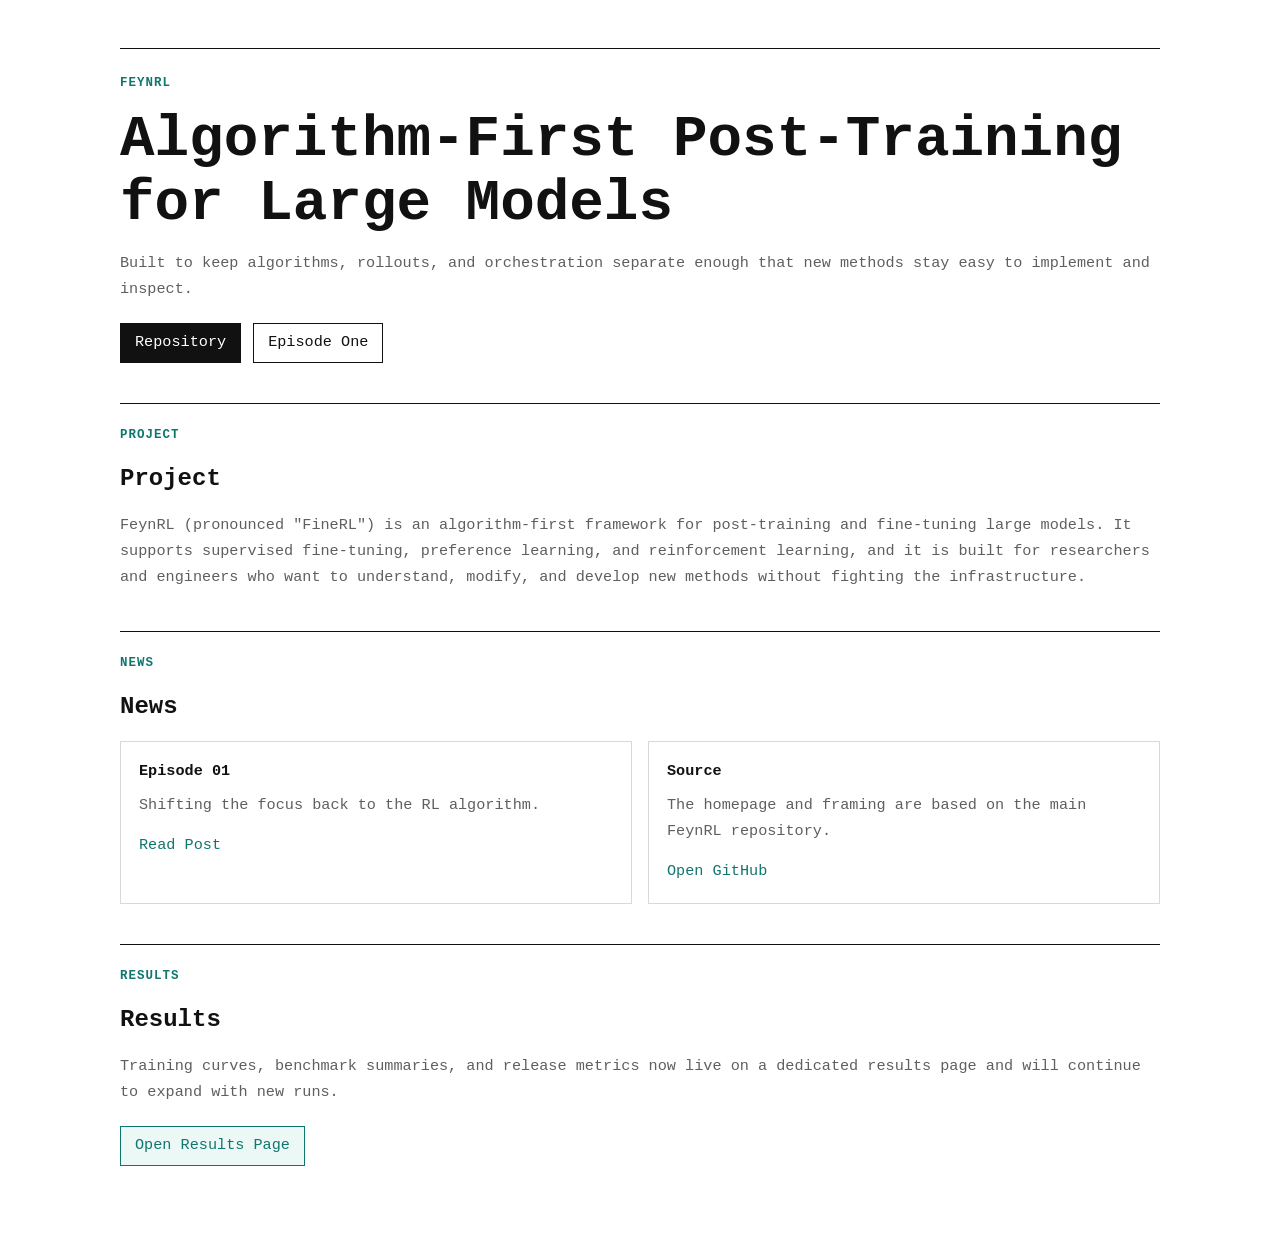
==== index.html @ 5e94623d "refactor results" ====
<!doctype html>
<html lang="en">

<head>
  <meta charset="UTF-8">
  <meta name="viewport" content="width=device-width, initial-scale=1.0">
  <title>FeynRL</title>
  <meta name="description"
    content="FeynRL is an algorithm-first post-training framework for large models, with a blog series on its design and early results.">
  <link rel="stylesheet" href="styles.css">
</head>

<body>
  <main class="page">
    <header class="hero">
      <p class="kicker">FeynRL</p>
      <h1>Algorithm-First Post-Training for Large Models</h1>
      <p class="lede">
        Built to keep algorithms, rollouts, and orchestration separate enough that new methods stay easy to implement and inspect.
      </p>
      <div class="actions">
        <a class="button button-primary" href="https://github.com/boson-ai/FeynRL" target="_blank"
          rel="noreferrer">Repository</a>
        <a class="button" href="blogs/episode_one.html">Episode One</a>
      </div>
    </header>

    <section class="section">
      <div class="section-head">
        <span class="label">Project</span>
        <h2>Project</h2>
      </div>
      <p class="section-copy">
        FeynRL (pronounced "FineRL") is an algorithm-first framework for post-training and fine-tuning large models. It supports supervised fine-tuning, preference learning, and reinforcement learning, and it is built for researchers and engineers who want to understand, modify, and develop new methods without fighting the infrastructure.
      </p>
    </section>

    <section class="section">
      <div class="section-head">
        <span class="label">News</span>
        <h2>News</h2>
      </div>
      <div class="grid grid-two">
        <article class="card">
          <h3>Episode 01</h3>
          <p>Shifting the focus back to the RL algorithm.</p>
          <a class="inline-link" href="blogs/episode_one.html">Read Post</a>
        </article>
        <article class="card">
          <h3>Source</h3>
          <p>The homepage and framing are based on the main FeynRL repository.</p>
          <a class="inline-link" href="https://github.com/boson-ai/FeynRL" target="_blank" rel="noreferrer">Open
            GitHub</a>
        </article>
      </div>
    </section>

    <section class="section" id="results">
      <div class="section-head">
        <span class="label">Results</span>
        <h2>Results</h2>
      </div>
      <p class="section-copy">
        Training curves, benchmark summaries, and release metrics now live on a dedicated results page and will continue to expand with new runs.
      </p>
      <div class="actions">
        <a class="button button-cta" href="results.html">Open Results Page</a>
      </div>
    </section>
  </main>
</body>

</html>
---- styles.css ----
:root {
  --bg: #ffffff;
  --fg: #111111;
  --muted: #5f5f5f;
  --line: #d8d8d8;
  --accent: #0f766e;
  --accent-soft: #ecf8f6;
  --max-width: 1040px;
}

* {
  box-sizing: border-box;
}

html {
  scroll-behavior: smooth;
}

body {
  margin: 0;
  background: var(--bg);
  color: var(--fg);
  font-family:
    ui-monospace,
    SFMono-Regular,
    Menlo,
    Monaco,
    Consolas,
    "Liberation Mono",
    "Courier New",
    monospace;
}

a {
  color: var(--accent);
}

img {
  display: block;
  max-width: 100%;
}

.page {
  width: min(calc(100% - 32px), var(--max-width));
  margin: 0 auto;
  padding: 48px 0 72px;
}

.page-article {
  width: min(calc(100% - 32px), 920px);
}

.hero,
.section {
  border-top: 1px solid var(--fg);
  padding-top: 24px;
}

.section {
  margin-top: 40px;
}

.kicker,
.label {
  margin: 0 0 14px;
  color: var(--accent);
  font-size: 0.78rem;
  font-weight: 700;
  letter-spacing: 0.08em;
  text-transform: uppercase;
}

h1,
h2,
h3,
p {
  margin: 0;
}

h1 {
  font-size: clamp(2rem, 4.5vw, 4rem);
  line-height: 1.1;
}

h2 {
  font-size: clamp(1.1rem, 2vw, 1.5rem);
  line-height: 1.4;
}

h3 {
  font-size: 0.95rem;
  line-height: 1.5;
}

p,
th,
td,
.button,
.inline-link {
  font-size: 0.95rem;
  line-height: 1.7;
}

.lede {
  margin-top: 16px;
  color: var(--muted);
}

.actions {
  display: flex;
  flex-wrap: wrap;
  gap: 12px;
  margin-top: 20px;
}

.button,
.inline-link {
  text-decoration: none;
}

.button {
  display: inline-flex;
  align-items: center;
  min-height: 40px;
  padding: 0 14px;
  border: 1px solid var(--fg);
  color: var(--fg);
}

.button-primary {
  background: var(--fg);
  color: var(--bg);
}

.button-cta {
  background: var(--accent-soft);
  border-color: var(--accent);
  color: var(--accent);
}

.button:hover,
.inline-link:hover {
  color: var(--accent);
}

.section-head {
  display: grid;
  gap: 6px;
  margin-bottom: 18px;
}

.section-copy {
  color: var(--muted);
}

.results-browser {
  margin-top: 28px;
}

.results-browser-head {
  display: flex;
  justify-content: flex-end;
}

.results-filter {
  display: grid;
  gap: 8px;
  min-width: 180px;
  color: var(--muted);
  font-size: 0.82rem;
  letter-spacing: 0.04em;
  text-transform: uppercase;
}

.results-filter select {
  appearance: none;
  border: 1px solid var(--fg);
  border-radius: 0;
  background: var(--bg);
  color: var(--fg);
  font: inherit;
  letter-spacing: normal;
  text-transform: none;
  padding: 10px 12px;
}

.results-category {
  display: none;
  margin-top: 20px;
}

.results-category.is-active {
  display: block;
}

.results-stack {
  display: grid;
  gap: 32px;
  margin-top: 28px;
}

.results-detail-table {
  margin-top: 8px;
}

.results-detail-table td:first-child {
  width: 24%;
  font-weight: 700;
}

.results-note {
  margin-top: 16px;
  color: var(--muted);
  font-size: 0.88rem;
}

.results-overview-card {
  padding: 0;
  margin-top: 8px;
}

.results-columns {
  display: grid;
  grid-template-columns: repeat(2, minmax(0, 1fr));
  gap: 0;
}

.results-column {
  padding: 18px;
}

.results-column + .results-column {
  border-left: 1px solid var(--line);
}

.results-column h3 {
  margin-bottom: 12px;
}

.results-column img {
  width: 100%;
  margin-top: 0;
  border: 1px solid var(--line);
  background: #fafafa;
}

.meta-list {
  margin: 14px 0 0;
  padding-left: 18px;
  color: var(--muted);
}

.meta-list li + li {
  margin-top: 8px;
}

.article-body .meta-list {
  margin-top: 14px;
}

.results-table {
  margin-top: 12px;
}

.grid {
  display: grid;
  gap: 16px;
}

.grid-three {
  grid-template-columns: repeat(3, minmax(0, 1fr));
}

.grid-two {
  grid-template-columns: repeat(2, minmax(0, 1fr));
}

.card {
  border: 1px solid var(--line);
  padding: 18px;
}

.card p {
  margin-top: 10px;
  color: var(--muted);
}

.article-header {
  border-top: 1px solid var(--fg);
  padding-top: 24px;
}

.article-meta {
  margin-top: 10px;
  color: var(--muted);
}

.article-body {
  margin-top: 28px;
  border-top: 1px solid var(--fg);
  padding-top: 24px;
}

.article-body p {
  margin-top: 16px;
  color: var(--muted);
}

.article-break {
  width: 72px;
  height: 1px;
  margin-top: 28px;
  background: var(--line);
}

.article-body h2 {
  margin-top: 36px;
}

.article-body img {
  width: 100%;
  margin-top: 20px;
  border: 1px solid var(--line);
}

.chart-card {
  padding: 0;
}

.chart-card img {
  border-bottom: 1px solid var(--line);
  background: #fafafa;
}

.card-copy {
  padding: 18px;
}

table {
  width: 100%;
  margin-top: 14px;
  border-collapse: collapse;
}

th,
td {
  padding: 8px 0;
  text-align: left;
  border-bottom: 1px solid var(--line);
}

th {
  color: var(--muted);
  font-weight: 700;
}

.inline-link {
  display: inline-block;
  margin-top: 14px;
  color: var(--accent);
}

@media (max-width: 860px) {
  .grid-three,
  .grid-two,
  .results-columns {
    grid-template-columns: 1fr;
  }

  .results-browser-head {
    justify-content: flex-start;
  }

  .results-column + .results-column {
    border-left: 0;
    border-top: 1px solid var(--line);
  }
}

@media (max-width: 640px) {
  .page {
    width: min(calc(100% - 20px), var(--max-width));
    padding: 28px 0 40px;
  }

  .hero,
  .section {
    padding-top: 18px;
  }

  .section {
    margin-top: 28px;
  }
}
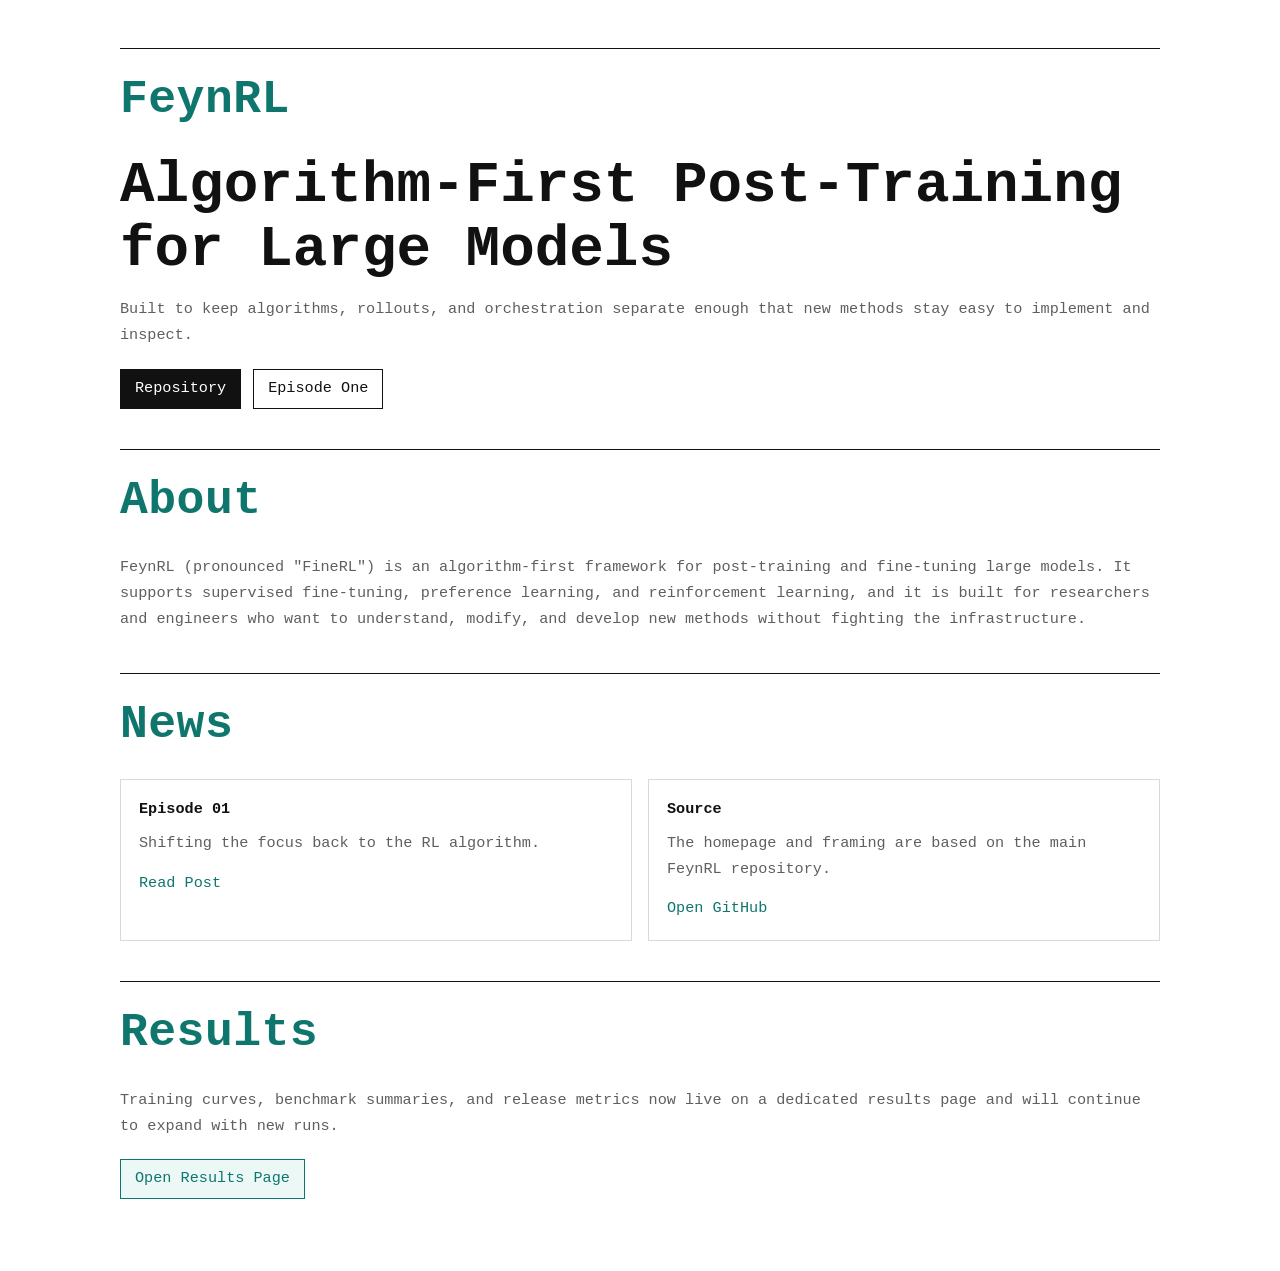
==== commit 638cf586: "titles sizes" ====
--- a/index.html
+++ b/index.html
@@ -13,13 +13,16 @@
 <body>
   <main class="page">
     <header class="hero">
-      <p class="kicker">FeynRL</p>
+      <div class="section-head">
+        <span class="label section-title">FeynRL</span>
+      </div>
       <h1>Algorithm-First Post-Training for Large Models</h1>
       <p class="lede">
-        Built to keep algorithms, rollouts, and orchestration separate enough that new methods stay easy to implement and inspect.
+        Built to keep algorithms, rollouts, and orchestration separate enough that new methods stay easy to implement
+        and inspect.
       </p>
       <div class="actions">
-        <a class="button button-primary" href="https://github.com/boson-ai/FeynRL" target="_blank"
+        <a class="button button-primary" href="https://github.com/FeynRL-project/FeynRL" target="_blank"
           rel="noreferrer">Repository</a>
         <a class="button" href="blogs/episode_one.html">Episode One</a>
       </div>
@@ -27,18 +30,19 @@
 
     <section class="section">
       <div class="section-head">
-        <span class="label">Project</span>
-        <h2>Project</h2>
+        <span class="label section-title">About</span>
       </div>
       <p class="section-copy">
-        FeynRL (pronounced "FineRL") is an algorithm-first framework for post-training and fine-tuning large models. It supports supervised fine-tuning, preference learning, and reinforcement learning, and it is built for researchers and engineers who want to understand, modify, and develop new methods without fighting the infrastructure.
+        FeynRL (pronounced "FineRL") is an algorithm-first framework for post-training and fine-tuning large models. It
+        supports supervised fine-tuning, preference learning, and reinforcement learning, and it is built for
+        researchers and engineers who want to understand, modify, and develop new methods without fighting the
+        infrastructure.
       </p>
     </section>
 
     <section class="section">
       <div class="section-head">
-        <span class="label">News</span>
-        <h2>News</h2>
+        <span class="label section-title">News</span>
       </div>
       <div class="grid grid-two">
         <article class="card">
@@ -49,7 +53,7 @@
         <article class="card">
           <h3>Source</h3>
           <p>The homepage and framing are based on the main FeynRL repository.</p>
-          <a class="inline-link" href="https://github.com/boson-ai/FeynRL" target="_blank" rel="noreferrer">Open
+          <a class="inline-link" href="https://github.com/FeynRL-project/FeynRL" target="_blank" rel="noreferrer">Open
             GitHub</a>
         </article>
       </div>
@@ -57,11 +61,11 @@
 
     <section class="section" id="results">
       <div class="section-head">
-        <span class="label">Results</span>
-        <h2>Results</h2>
+        <span class="label section-title">Results</span>
       </div>
       <p class="section-copy">
-        Training curves, benchmark summaries, and release metrics now live on a dedicated results page and will continue to expand with new runs.
+        Training curves, benchmark summaries, and release metrics now live on a dedicated results page and will continue
+        to expand with new runs.
       </p>
       <div class="actions">
         <a class="button button-cta" href="results.html">Open Results Page</a>
@@ -70,4 +74,4 @@
   </main>
 </body>
 
-</html>
+</html>
--- a/styles.css
+++ b/styles.css
@@ -70,6 +70,16 @@
   text-transform: uppercase;
 }
 
+.section-title {
+  display: block;
+  margin-bottom: 10px;
+  font-size: clamp(2rem, 4.2vw, 2.9rem);
+  line-height: 1.15;
+  font-weight: 700;
+  letter-spacing: 0.01em;
+  text-transform: none;
+}
+
 h1,
 h2,
 h3,
@@ -306,6 +316,27 @@
   color: var(--muted);
 }
 
+.article-callout {
+  margin-top: 20px;
+  padding: 20px 22px;
+  border: 1px solid var(--accent);
+  background: var(--accent-soft);
+}
+
+.article-callout-kicker {
+  margin: 0 0 10px;
+  color: var(--accent);
+  font-size: 0.82rem;
+  font-weight: 700;
+  letter-spacing: 0.04em;
+  text-transform: uppercase;
+}
+
+.article-callout p {
+  margin-top: 0;
+  color: var(--fg);
+}
+
 .article-break {
   width: 72px;
   height: 1px;
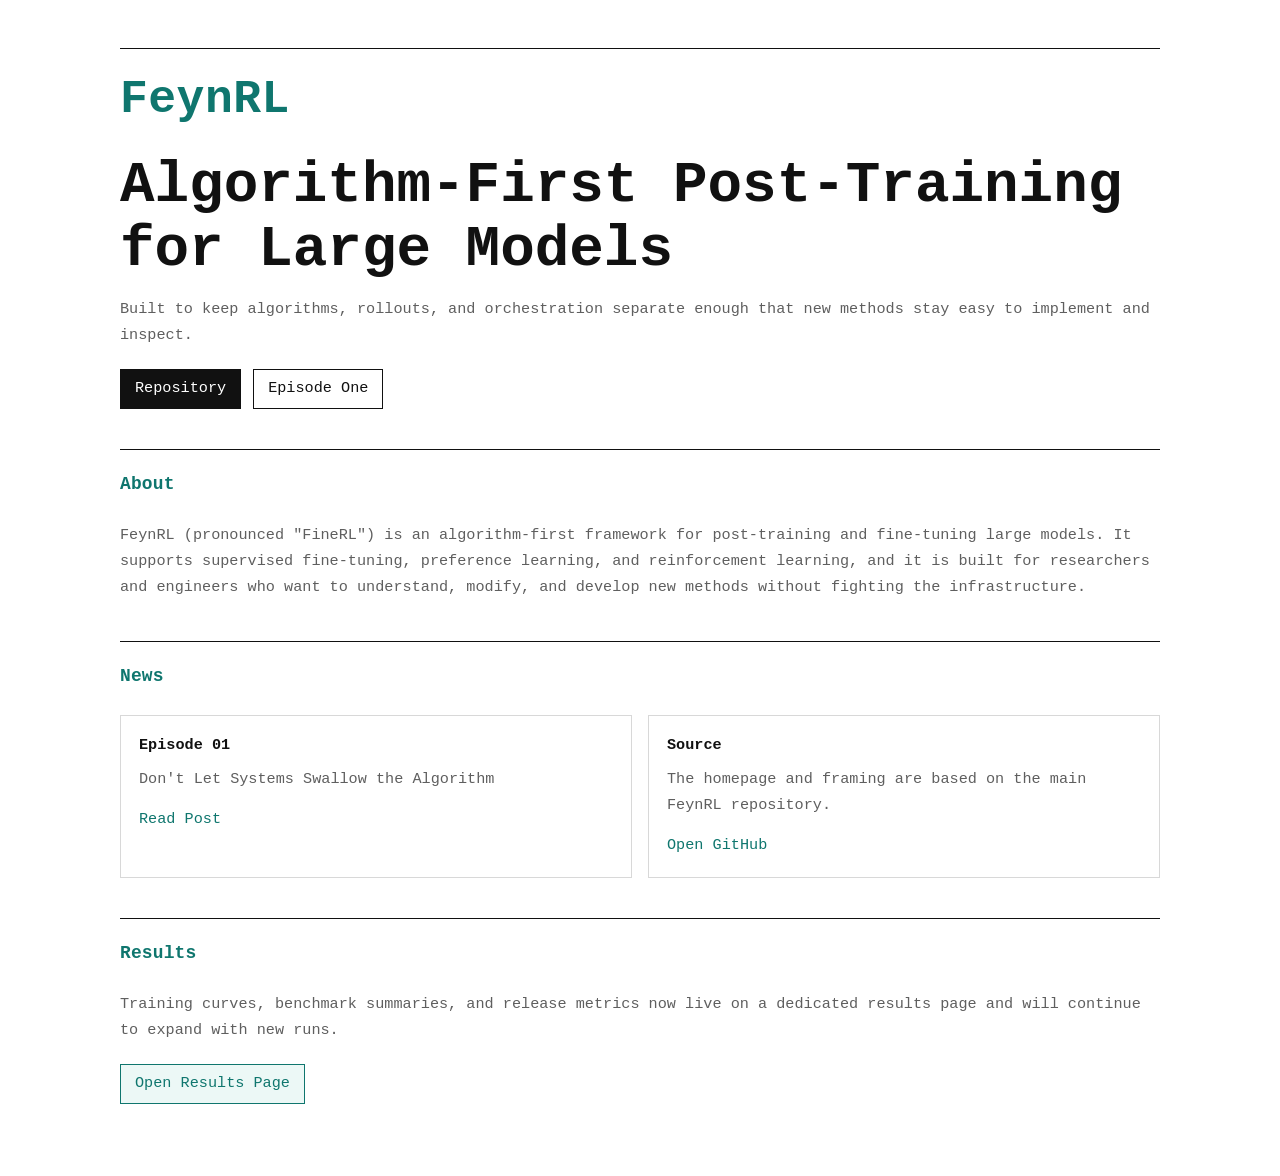
==== commit 9dedbf92: "minor" ====
--- a/index.html
+++ b/index.html
@@ -47,7 +47,7 @@
       <div class="grid grid-two">
         <article class="card">
           <h3>Episode 01</h3>
-          <p>Shifting the focus back to the RL algorithm.</p>
+          <p>Don't Let Systems Swallow the Algorithm</p>
           <a class="inline-link" href="blogs/episode_one.html">Read Post</a>
         </article>
         <article class="card">
--- a/styles.css
+++ b/styles.css
@@ -73,11 +73,20 @@
 .section-title {
   display: block;
   margin-bottom: 10px;
-  font-size: clamp(2rem, 4.2vw, 2.9rem);
+  font-size: clamp(1.7rem, 3.5vw, 2.45rem);
   line-height: 1.15;
   font-weight: 700;
   letter-spacing: 0.01em;
   text-transform: none;
+}
+
+.hero .section-title {
+  font-size: clamp(2rem, 4.2vw, 2.9rem);
+}
+
+.section .section-title {
+  font-size: clamp(0.95rem, 1.4vw, 1.2rem);
+  line-height: 1.2;
 }
 
 h1,
@@ -239,7 +248,7 @@
   padding: 18px;
 }
 
-.results-column + .results-column {
+.results-column+.results-column {
   border-left: 1px solid var(--line);
 }
 
@@ -260,7 +269,7 @@
   color: var(--muted);
 }
 
-.meta-list li + li {
+.meta-list li+li {
   margin-top: 8px;
 }
 
@@ -385,6 +394,18 @@
   font-weight: 700;
 }
 
+.baseline-row td {
+  background: #f3f4f4;
+  color: var(--muted);
+  border-bottom-color: #cfd5d4;
+}
+
+.baseline-row td:first-child {
+  font-weight: 700;
+  letter-spacing: 0.02em;
+  text-transform: uppercase;
+}
+
 .inline-link {
   display: inline-block;
   margin-top: 14px;
@@ -392,6 +413,7 @@
 }
 
 @media (max-width: 860px) {
+
   .grid-three,
   .grid-two,
   .results-columns {
@@ -402,7 +424,7 @@
     justify-content: flex-start;
   }
 
-  .results-column + .results-column {
+  .results-column+.results-column {
     border-left: 0;
     border-top: 1px solid var(--line);
   }
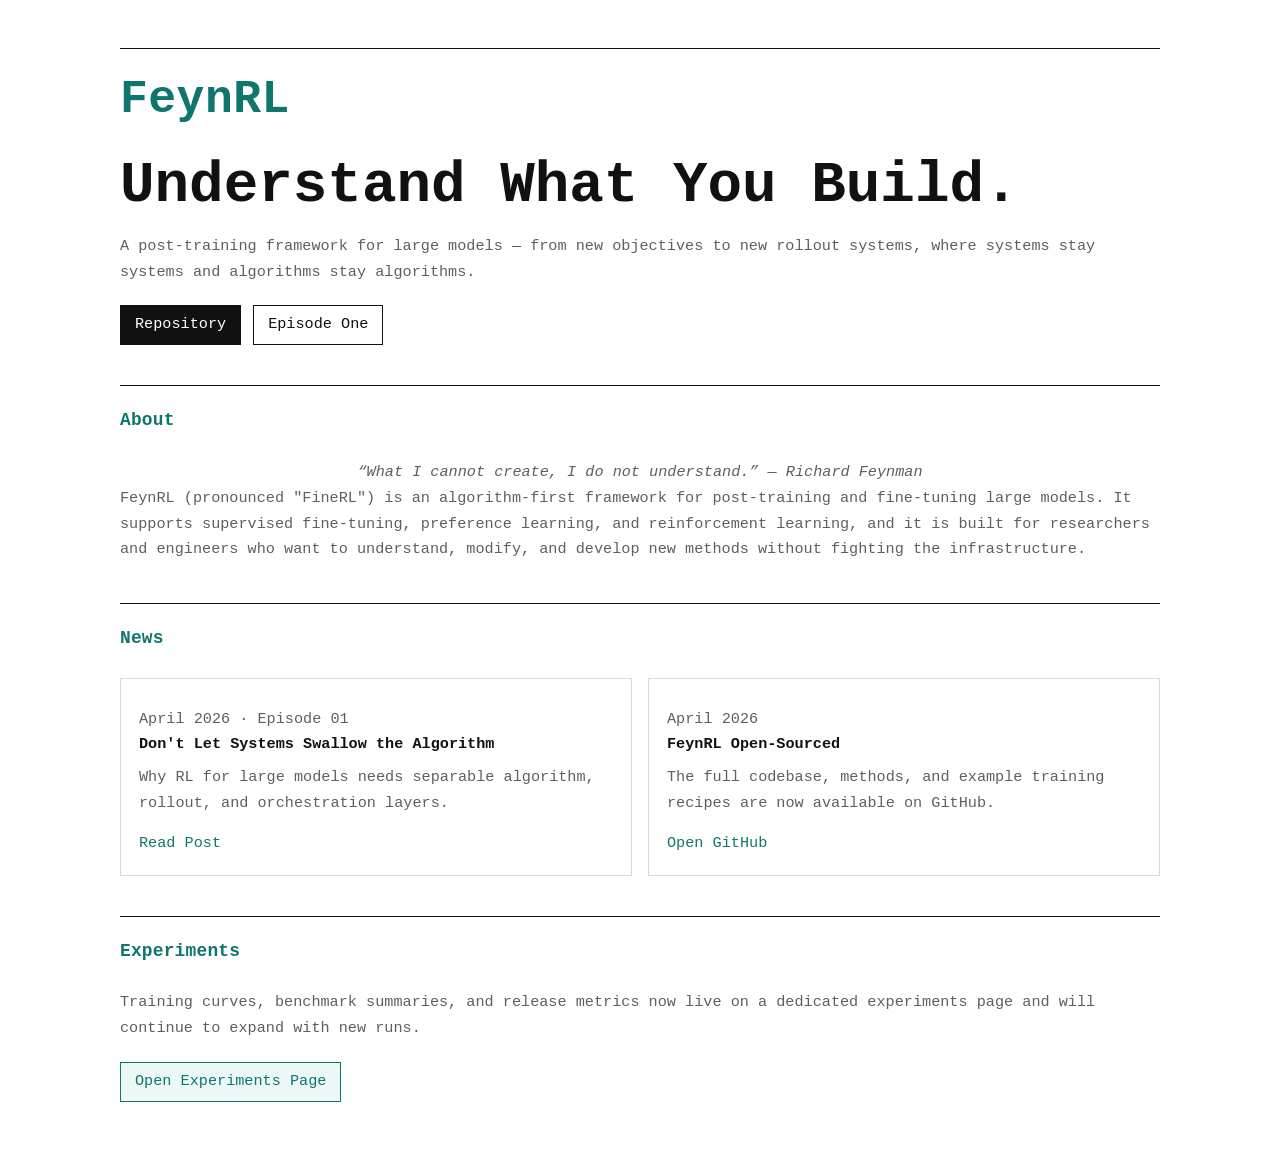
==== commit 45d41f52: "fixes here and there" ====
--- a/index.html
+++ b/index.html
@@ -4,9 +4,9 @@
 <head>
   <meta charset="UTF-8">
   <meta name="viewport" content="width=device-width, initial-scale=1.0">
-  <title>FeynRL</title>
+  <title>FeynRL &mdash; Understand What You Build</title>
   <meta name="description"
-    content="FeynRL is an algorithm-first post-training framework for large models, with a blog series on its design and early results.">
+    content="FeynRL is a post-training framework for large models where systems and algorithms stay separate &mdash; so new methods are quick to prototype and easy to read.">
   <link rel="stylesheet" href="styles.css">
 </head>
 
@@ -16,10 +16,10 @@
       <div class="section-head">
         <span class="label section-title">FeynRL</span>
       </div>
-      <h1>Algorithm-First Post-Training for Large Models</h1>
+      <h1>Understand What You Build.</h1>
       <p class="lede">
-        Built to keep algorithms, rollouts, and orchestration separate enough that new methods stay easy to implement
-        and inspect.
+        A post-training framework for large models &mdash; from new objectives to new rollout systems, where systems
+        stay systems and algorithms stay algorithms.
       </p>
       <div class="actions">
         <a class="button button-primary" href="https://github.com/FeynRL-project/FeynRL" target="_blank"
@@ -32,6 +32,9 @@
       <div class="section-head">
         <span class="label section-title">About</span>
       </div>
+      <p class="section-copy" style="text-align: center;">
+        <em>&ldquo;What I cannot create, I do not understand.&rdquo; &mdash; Richard Feynman</em>
+      </p>
       <p class="section-copy">
         FeynRL (pronounced "FineRL") is an algorithm-first framework for post-training and fine-tuning large models. It
         supports supervised fine-tuning, preference learning, and reinforcement learning, and it is built for
@@ -46,29 +49,31 @@
       </div>
       <div class="grid grid-two">
         <article class="card">
-          <h3>Episode 01</h3>
-          <p>Don't Let Systems Swallow the Algorithm</p>
+          <p class="article-meta">April 2026 &middot; Episode 01</p>
+          <h3>Don't Let Systems Swallow the Algorithm</h3>
+          <p>Why RL for large models needs separable algorithm, rollout, and orchestration layers.</p>
           <a class="inline-link" href="blogs/episode_one.html">Read Post</a>
         </article>
         <article class="card">
-          <h3>Source</h3>
-          <p>The homepage and framing are based on the main FeynRL repository.</p>
+          <p class="article-meta">April 2026</p>
+          <h3>FeynRL Open-Sourced</h3>
+          <p>The full codebase, methods, and example training recipes are now available on GitHub.</p>
           <a class="inline-link" href="https://github.com/FeynRL-project/FeynRL" target="_blank" rel="noreferrer">Open
             GitHub</a>
         </article>
       </div>
     </section>
 
-    <section class="section" id="results">
+    <section class="section" id="experiments">
       <div class="section-head">
-        <span class="label section-title">Results</span>
+        <span class="label section-title">Experiments</span>
       </div>
       <p class="section-copy">
-        Training curves, benchmark summaries, and release metrics now live on a dedicated results page and will continue
-        to expand with new runs.
+        Training curves, benchmark summaries, and release metrics now live on a dedicated experiments page and will
+        continue to expand with new runs.
       </p>
       <div class="actions">
-        <a class="button button-cta" href="results.html">Open Results Page</a>
+        <a class="button button-cta" href="results.html">Open Experiments Page</a>
       </div>
     </section>
   </main>
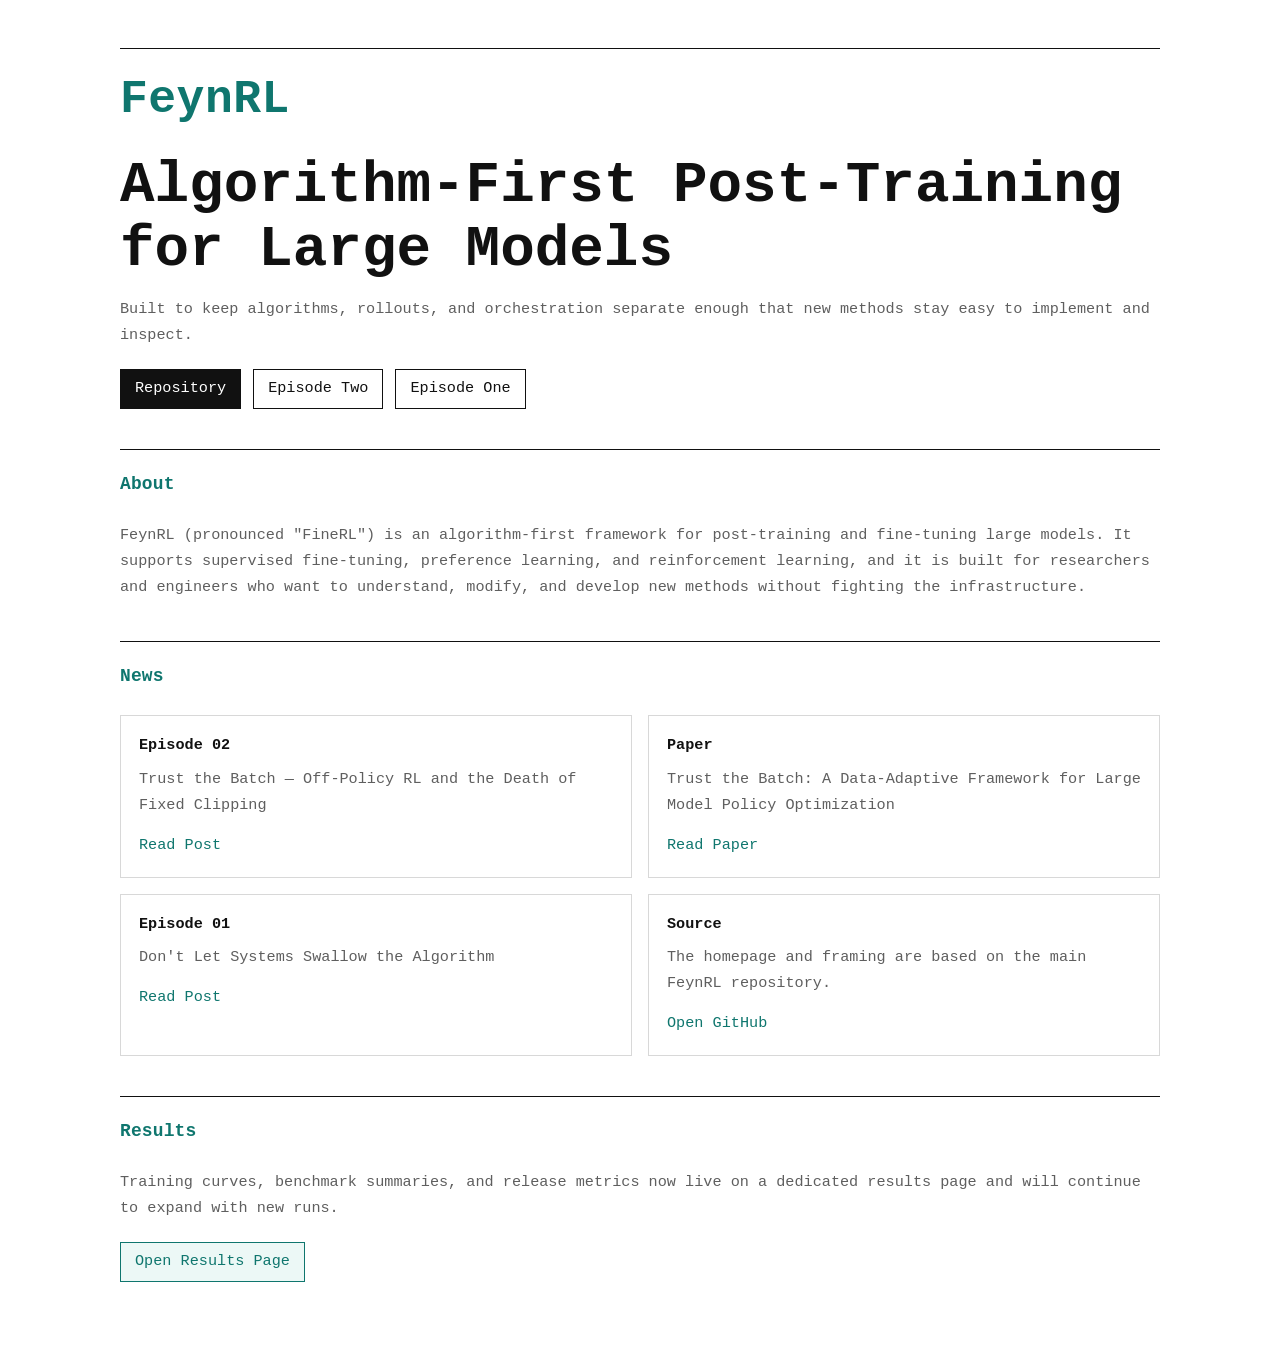
==== commit 23797fcc: "minor" ====
--- a/index.html
+++ b/index.html
@@ -4,9 +4,9 @@
 <head>
   <meta charset="UTF-8">
   <meta name="viewport" content="width=device-width, initial-scale=1.0">
-  <title>FeynRL &mdash; Understand What You Build</title>
+  <title>FeynRL</title>
   <meta name="description"
-    content="FeynRL is a post-training framework for large models where systems and algorithms stay separate &mdash; so new methods are quick to prototype and easy to read.">
+    content="FeynRL is an algorithm-first post-training framework for large models, with a blog series on its design and early results.">
   <link rel="stylesheet" href="styles.css">
 </head>
 
@@ -16,14 +16,15 @@
       <div class="section-head">
         <span class="label section-title">FeynRL</span>
       </div>
-      <h1>Understand What You Build.</h1>
+      <h1>Algorithm-First Post-Training for Large Models</h1>
       <p class="lede">
-        A post-training framework for large models &mdash; from new objectives to new rollout systems, where systems
-        stay systems and algorithms stay algorithms.
+        Built to keep algorithms, rollouts, and orchestration separate enough that new methods stay easy to implement
+        and inspect.
       </p>
       <div class="actions">
         <a class="button button-primary" href="https://github.com/FeynRL-project/FeynRL" target="_blank"
           rel="noreferrer">Repository</a>
+        <a class="button" href="blogs/episode_two.html">Episode Two</a>
         <a class="button" href="blogs/episode_one.html">Episode One</a>
       </div>
     </header>
@@ -32,9 +33,6 @@
       <div class="section-head">
         <span class="label section-title">About</span>
       </div>
-      <p class="section-copy" style="text-align: center;">
-        <em>&ldquo;What I cannot create, I do not understand.&rdquo; &mdash; Richard Feynman</em>
-      </p>
       <p class="section-copy">
         FeynRL (pronounced "FineRL") is an algorithm-first framework for post-training and fine-tuning large models. It
         supports supervised fine-tuning, preference learning, and reinforcement learning, and it is built for
@@ -49,31 +47,40 @@
       </div>
       <div class="grid grid-two">
         <article class="card">
-          <p class="article-meta">April 2026 &middot; Episode 01</p>
-          <h3>Don't Let Systems Swallow the Algorithm</h3>
-          <p>Why RL for large models needs separable algorithm, rollout, and orchestration layers.</p>
+          <h3>Episode 02</h3>
+          <p>Trust the Batch — Off-Policy RL and the Death of Fixed Clipping</p>
+          <a class="inline-link" href="blogs/episode_two.html">Read Post</a>
+        </article>
+        <article class="card">
+          <h3>Paper</h3>
+          <p>Trust the Batch: A Data-Adaptive Framework for Large Model Policy Optimization</p>
+          <a class="inline-link" href="https://arxiv.org/pdf/2605.12380" target="_blank" rel="noreferrer">Read
+            Paper</a>
+        </article>
+        <article class="card">
+          <h3>Episode 01</h3>
+          <p>Don't Let Systems Swallow the Algorithm</p>
           <a class="inline-link" href="blogs/episode_one.html">Read Post</a>
         </article>
         <article class="card">
-          <p class="article-meta">April 2026</p>
-          <h3>FeynRL Open-Sourced</h3>
-          <p>The full codebase, methods, and example training recipes are now available on GitHub.</p>
+          <h3>Source</h3>
+          <p>The homepage and framing are based on the main FeynRL repository.</p>
           <a class="inline-link" href="https://github.com/FeynRL-project/FeynRL" target="_blank" rel="noreferrer">Open
             GitHub</a>
         </article>
       </div>
     </section>
 
-    <section class="section" id="experiments">
+    <section class="section" id="results">
       <div class="section-head">
-        <span class="label section-title">Experiments</span>
+        <span class="label section-title">Results</span>
       </div>
       <p class="section-copy">
-        Training curves, benchmark summaries, and release metrics now live on a dedicated experiments page and will
-        continue to expand with new runs.
+        Training curves, benchmark summaries, and release metrics now live on a dedicated results page and will continue
+        to expand with new runs.
       </p>
       <div class="actions">
-        <a class="button button-cta" href="results.html">Open Experiments Page</a>
+        <a class="button button-cta" href="results.html">Open Results Page</a>
       </div>
     </section>
   </main>
--- a/styles.css
+++ b/styles.css
@@ -233,6 +233,21 @@
   font-size: 0.88rem;
 }
 
+.results-subsection-title {
+  margin-top: 24px;
+  margin-bottom: 4px;
+  font-size: 0.95rem;
+  font-weight: 700;
+  color: var(--muted);
+  letter-spacing: 0.02em;
+}
+
+.results-category + .results-category {
+  margin-top: 48px;
+  padding-top: 28px;
+  border-top: 1px solid var(--line);
+}
+
 .results-overview-card {
   padding: 0;
   margin-top: 8px;
@@ -363,6 +378,242 @@
   border: 1px solid var(--line);
 }
 
+.gh-diff {
+  margin-top: 18px;
+  border: 1px solid #d0d7de;
+  border-radius: 10px;
+  overflow: hidden;
+  background: #ffffff;
+  box-shadow: 0 1px 0 rgba(31, 35, 40, 0.04), 0 10px 30px rgba(140, 149, 159, 0.12);
+}
+
+.gh-diff a {
+  color: #0969da;
+}
+
+.gh-diff-bar {
+  display: flex;
+  align-items: center;
+  justify-content: space-between;
+  gap: 16px;
+  padding: 12px 14px;
+  background: linear-gradient(180deg, #f6f8fa 0%, #eef2f6 100%);
+  color: #57606a;
+  font-size: 0.82rem;
+  line-height: 1.4;
+}
+
+.gh-diff-bar {
+  border-bottom: 1px solid #d0d7de;
+}
+
+.gh-diff-file {
+  display: flex;
+  align-items: center;
+  gap: 10px;
+  min-width: 0;
+  overflow: hidden;
+}
+
+.gh-diff-file a {
+  text-decoration: none;
+  overflow: hidden;
+  text-overflow: ellipsis;
+  white-space: nowrap;
+}
+
+.gh-diff-file a:hover {
+  text-decoration: underline;
+}
+
+.gh-diff-file-icon {
+  position: relative;
+  width: 14px;
+  height: 16px;
+  flex: none;
+  border: 1px solid #8c959f;
+  border-radius: 2px;
+  background: #ffffff;
+}
+
+.gh-diff-file-icon::after {
+  content: "";
+  position: absolute;
+  top: -1px;
+  right: -1px;
+  width: 6px;
+  height: 6px;
+  background: linear-gradient(135deg, #f6f8fa 48%, transparent 48%);
+  border-top: 1px solid #8c959f;
+  border-right: 1px solid #8c959f;
+  border-top-right-radius: 2px;
+}
+
+.gh-diff-chip {
+  flex: none;
+  padding: 4px 10px;
+  border: 1px solid #d0d7de;
+  border-radius: 999px;
+  background: #ffffff;
+  color: #57606a;
+  font-size: 0.72rem;
+  font-weight: 700;
+  letter-spacing: 0.05em;
+  text-transform: uppercase;
+}
+
+.gh-diff-columns {
+  display: grid;
+  grid-template-columns: repeat(2, minmax(0, 1fr));
+  background: #f6f8fa;
+}
+
+.gh-diff-columns span {
+  padding: 7px 12px;
+  color: #57606a;
+  font-size: 0.68rem;
+  font-weight: 700;
+  letter-spacing: 0.08em;
+  text-transform: uppercase;
+  text-align: left;
+  border-bottom: 1px solid #d0d7de;
+}
+
+.gh-diff-columns span + span {
+  border-left: 1px solid #d0d7de;
+}
+
+.gh-diff-hunk {
+  padding: 6px 12px;
+  border-bottom: 1px solid #b6e3ff;
+  background: #ddf4ff;
+  color: #0969da;
+  font-size: 0.76rem;
+  line-height: 1.35;
+}
+
+.gh-diff-split {
+  display: grid;
+  grid-template-columns: repeat(2, minmax(0, 1fr));
+}
+
+.gh-diff-pane {
+  min-width: 0;
+  overflow-x: auto;
+  overflow-y: hidden;
+  background: #ffffff;
+  scrollbar-width: thin;
+}
+
+.gh-diff-pane + .gh-diff-pane {
+  border-left: 1px solid #d8dee4;
+}
+
+.gh-diff-side-table {
+  width: 100%;
+  min-width: max-content;
+  margin-top: 0;
+  border-collapse: separate;
+  border-spacing: 0;
+}
+
+.gh-diff-side-table td {
+  padding: 0;
+  border-bottom: 0;
+  vertical-align: top;
+}
+
+.gh-diff-num {
+  display: flex;
+  align-items: flex-start;
+  justify-content: flex-end;
+  width: 44px;
+  padding: 4px 8px 4px 6px;
+  border-right: 1px solid #d8dee4;
+  border-bottom: 1px solid #d8dee4;
+  background: #f6f8fa;
+  color: #6e7781;
+  font-size: 0.7rem;
+  line-height: 1.4;
+  font-variant-numeric: tabular-nums;
+  user-select: none;
+}
+
+.gh-diff-codecell {
+  position: relative;
+  min-width: 0;
+  border-bottom: 1px solid #d8dee4;
+  background: #ffffff;
+}
+
+.gh-diff-codecell code {
+  display: block;
+  min-height: 26px;
+  padding: 4px 10px;
+  overflow-x: auto;
+  overflow-y: hidden;
+  font-size: 0.76rem;
+  line-height: 1.35;
+  white-space: pre;
+  color: #24292f;
+  scrollbar-width: thin;
+}
+
+.gh-diff-row-del .gh-diff-codecell::before,
+.gh-diff-row-add .gh-diff-codecell::before {
+  content: "";
+  position: absolute;
+  inset: 0 auto 0 0;
+  width: 3px;
+}
+
+.gh-diff-row-del .gh-diff-codecell::before {
+  background: #cf222e;
+}
+
+.gh-diff-row-add .gh-diff-codecell::before {
+  background: #1a7f37;
+}
+
+.gh-diff-row-del .gh-diff-num,
+.gh-diff-row-del .gh-diff-codecell {
+  background: #ffebe9;
+}
+
+.gh-diff-row-del .gh-diff-num {
+  color: #b42318;
+}
+
+.gh-diff-row-del .gh-diff-codecell code {
+  color: #82071e;
+}
+
+.gh-diff-row-add .gh-diff-num,
+.gh-diff-row-add .gh-diff-codecell {
+  background: #dafbe1;
+}
+
+.gh-diff-row-add .gh-diff-num {
+  color: #1f6f43;
+}
+
+.gh-diff-row-add .gh-diff-codecell code {
+  color: #116329;
+}
+
+.gh-diff-num-empty,
+.gh-diff-codecell-empty {
+  background: #f6f8fa;
+}
+
+.gh-diff-num-empty {
+  color: transparent;
+}
+
+.gh-diff-codecell-empty code {
+  color: transparent;
+}
+
 .chart-card {
   padding: 0;
 }
@@ -412,6 +663,82 @@
   color: var(--accent);
 }
 
+/* ── Experiment card grid ────────────────────────────────── */
+
+.exp-grid {
+  display: grid;
+  grid-template-columns: repeat(3, minmax(0, 1fr));
+  gap: 14px;
+  margin-top: 32px;
+  max-width: 560px;
+}
+
+.exp-card {
+  display: flex;
+  flex-direction: column;
+  text-decoration: none;
+  color: var(--fg);
+  border: 1px solid var(--line);
+  transition: border-color 0.12s;
+}
+
+.exp-card:hover {
+  border-color: var(--accent);
+}
+
+.exp-card-thumb {
+  /* Square image area — aspect-ratio here (not on the card) ensures
+     the separator line sits at the same height across all cards,
+     regardless of how much text the label below contains. */
+  width: 100%;
+  aspect-ratio: 1 / 1;
+  flex-shrink: 0;
+  overflow: hidden;
+  background: #fafafa;
+  border-bottom: 1px solid var(--line);
+  transition: border-color 0.12s;
+}
+
+.exp-card:hover .exp-card-thumb {
+  border-color: var(--accent);
+}
+
+.exp-card-thumb svg {
+  width: 100%;
+  height: 100%;
+  display: block;
+}
+
+.exp-card-label {
+  padding: 11px 14px 4px;
+  font-size: 0.82rem;
+  font-weight: 700;
+  letter-spacing: 0.02em;
+  line-height: 1.3;
+}
+
+.exp-card-meta {
+  padding: 3px 14px 11px;
+  font-size: 0.72rem;
+  color: var(--muted);
+  line-height: 1.4;
+}
+
+/* ── Result detail pages ─────────────────────────────────── */
+
+.result-back {
+  display: inline-block;
+  margin-bottom: 20px;
+  font-size: 0.82rem;
+  color: var(--muted);
+  text-decoration: none;
+  letter-spacing: 0.02em;
+}
+
+.result-back:hover {
+  color: var(--accent);
+}
+
 @media (max-width: 860px) {
 
   .grid-three,
@@ -430,6 +757,13 @@
   }
 }
 
+@media (max-width: 440px) {
+  .exp-grid {
+    grid-template-columns: repeat(2, minmax(0, 1fr));
+    max-width: 100%;
+  }
+}
+
 @media (max-width: 640px) {
   .page {
     width: min(calc(100% - 20px), var(--max-width));
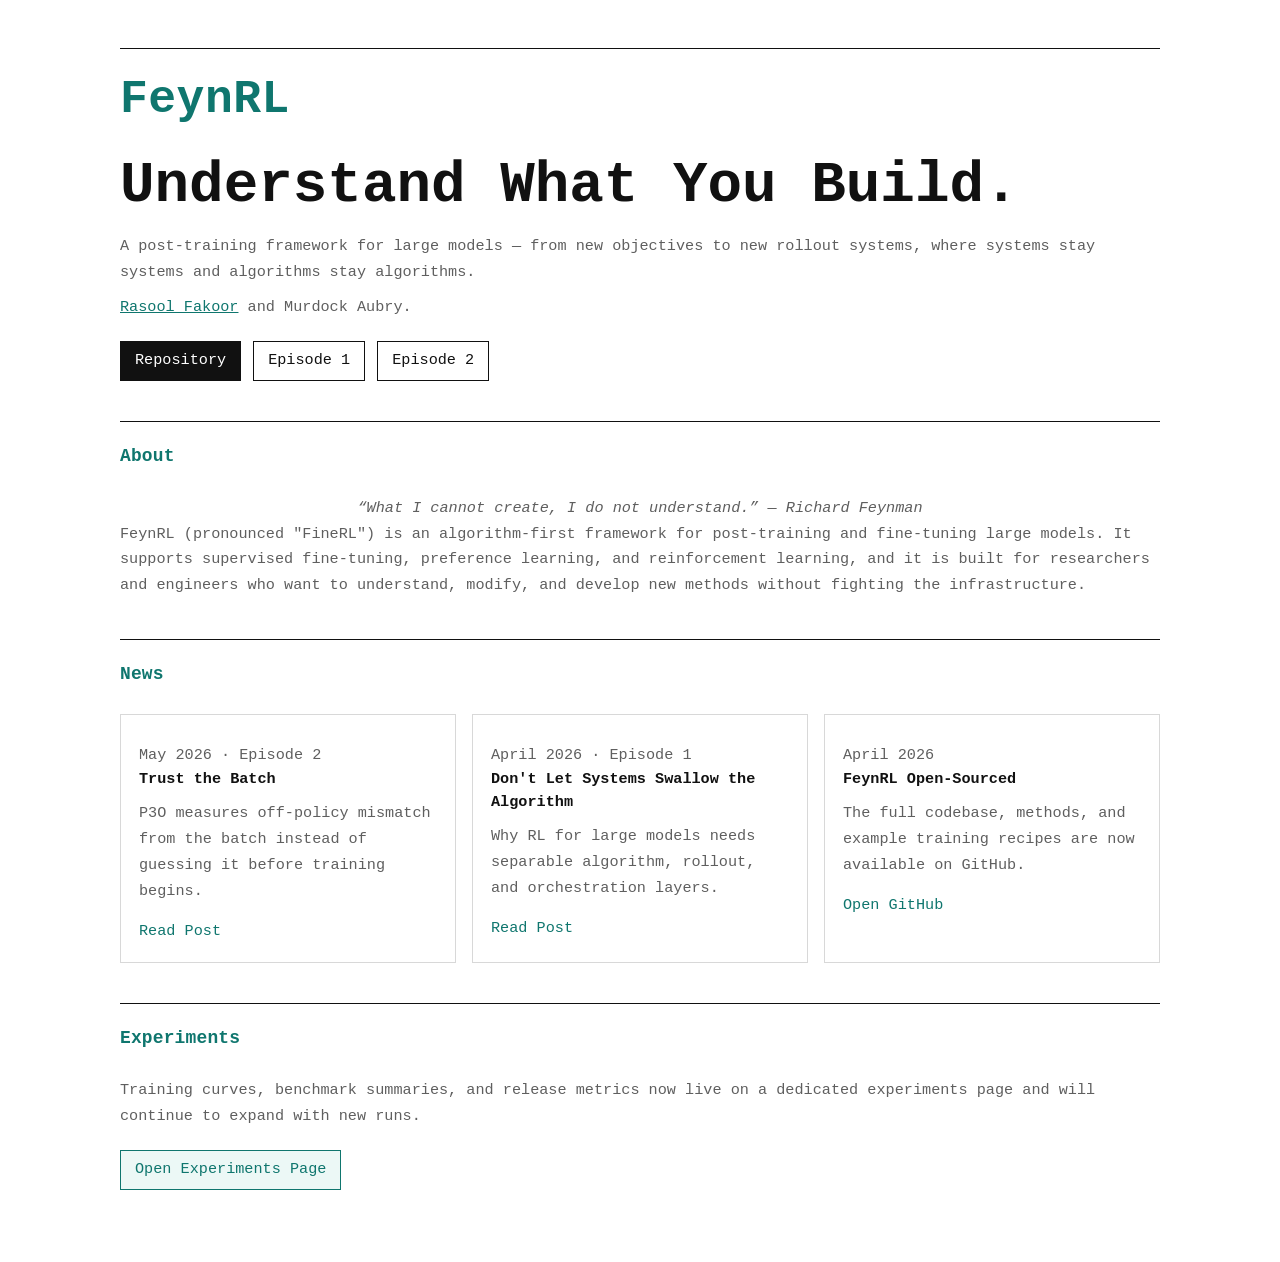
==== commit 4830e4a5: "all updates" ====
--- a/index.html
+++ b/index.html
@@ -4,9 +4,9 @@
 <head>
   <meta charset="UTF-8">
   <meta name="viewport" content="width=device-width, initial-scale=1.0">
-  <title>FeynRL</title>
+  <title>FeynRL &mdash; Understand What You Build</title>
   <meta name="description"
-    content="FeynRL is an algorithm-first post-training framework for large models, with a blog series on its design and early results.">
+    content="FeynRL is a post-training framework for large models where systems and algorithms stay separate &mdash; so new methods are quick to prototype and easy to read.">
   <link rel="stylesheet" href="styles.css">
 </head>
 
@@ -16,16 +16,19 @@
       <div class="section-head">
         <span class="label section-title">FeynRL</span>
       </div>
-      <h1>Algorithm-First Post-Training for Large Models</h1>
+      <h1>Understand What You Build.</h1>
       <p class="lede">
-        Built to keep algorithms, rollouts, and orchestration separate enough that new methods stay easy to implement
-        and inspect.
+        A post-training framework for large models &mdash; from new objectives to new rollout systems, where systems
+        stay systems and algorithms stay algorithms.
+      </p>
+      <p class="article-meta">
+        <a href="https://rasoolfa.github.io/" target="_blank" rel="noreferrer">Rasool Fakoor</a> and Murdock Aubry.
       </p>
       <div class="actions">
         <a class="button button-primary" href="https://github.com/FeynRL-project/FeynRL" target="_blank"
           rel="noreferrer">Repository</a>
-        <a class="button" href="blogs/episode_two.html">Episode Two</a>
-        <a class="button" href="blogs/episode_one.html">Episode One</a>
+        <a class="button" href="blogs/episode_one.html">Episode 1</a>
+        <a class="button" href="blogs/episode_two.html">Episode 2</a>
       </div>
     </header>
 
@@ -33,6 +36,9 @@
       <div class="section-head">
         <span class="label section-title">About</span>
       </div>
+      <p class="section-copy" style="text-align: center;">
+        <em>&ldquo;What I cannot create, I do not understand.&rdquo; &mdash; Richard Feynman</em>
+      </p>
       <p class="section-copy">
         FeynRL (pronounced "FineRL") is an algorithm-first framework for post-training and fine-tuning large models. It
         supports supervised fine-tuning, preference learning, and reinforcement learning, and it is built for
@@ -45,42 +51,39 @@
       <div class="section-head">
         <span class="label section-title">News</span>
       </div>
-      <div class="grid grid-two">
+      <div class="grid grid-three">
         <article class="card">
-          <h3>Episode 02</h3>
-          <p>Trust the Batch — Off-Policy RL and the Death of Fixed Clipping</p>
+          <p class="article-meta">May 2026 &middot; Episode 2</p>
+          <h3>Trust the Batch</h3>
+          <p>P3O measures off-policy mismatch from the batch instead of guessing it before training begins.</p>
           <a class="inline-link" href="blogs/episode_two.html">Read Post</a>
         </article>
         <article class="card">
-          <h3>Paper</h3>
-          <p>Trust the Batch: A Data-Adaptive Framework for Large Model Policy Optimization</p>
-          <a class="inline-link" href="https://arxiv.org/pdf/2605.12380" target="_blank" rel="noreferrer">Read
-            Paper</a>
-        </article>
-        <article class="card">
-          <h3>Episode 01</h3>
-          <p>Don't Let Systems Swallow the Algorithm</p>
+          <p class="article-meta">April 2026 &middot; Episode 1</p>
+          <h3>Don't Let Systems Swallow the Algorithm</h3>
+          <p>Why RL for large models needs separable algorithm, rollout, and orchestration layers.</p>
           <a class="inline-link" href="blogs/episode_one.html">Read Post</a>
         </article>
         <article class="card">
-          <h3>Source</h3>
-          <p>The homepage and framing are based on the main FeynRL repository.</p>
+          <p class="article-meta">April 2026</p>
+          <h3>FeynRL Open-Sourced</h3>
+          <p>The full codebase, methods, and example training recipes are now available on GitHub.</p>
           <a class="inline-link" href="https://github.com/FeynRL-project/FeynRL" target="_blank" rel="noreferrer">Open
             GitHub</a>
         </article>
       </div>
     </section>
 
-    <section class="section" id="results">
+    <section class="section" id="experiments">
       <div class="section-head">
-        <span class="label section-title">Results</span>
+        <span class="label section-title">Experiments</span>
       </div>
       <p class="section-copy">
-        Training curves, benchmark summaries, and release metrics now live on a dedicated results page and will continue
-        to expand with new runs.
+        Training curves, benchmark summaries, and release metrics now live on a dedicated experiments page and will
+        continue to expand with new runs.
       </p>
       <div class="actions">
-        <a class="button button-cta" href="results.html">Open Results Page</a>
+        <a class="button button-cta" href="results.html">Open Experiments Page</a>
       </div>
     </section>
   </main>
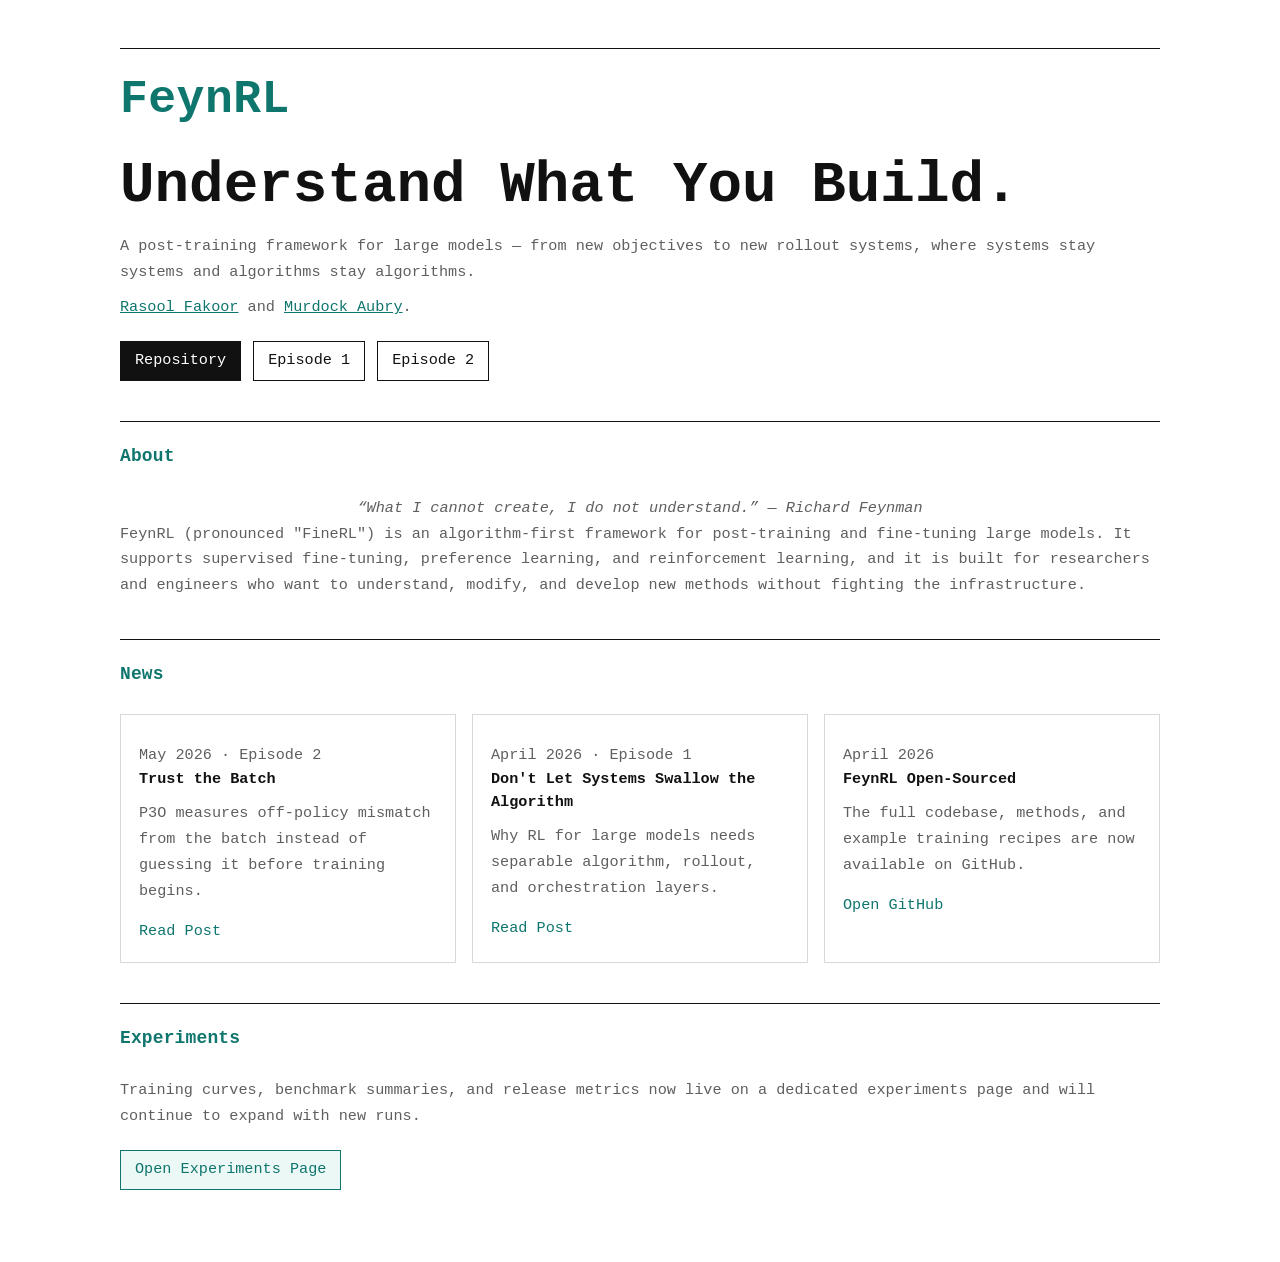
==== commit 4dc6ca15: "links + small modifications" ====
--- a/index.html
+++ b/index.html
@@ -22,7 +22,7 @@
         stay systems and algorithms stay algorithms.
       </p>
       <p class="article-meta">
-        <a href="https://rasoolfa.github.io/" target="_blank" rel="noreferrer">Rasool Fakoor</a> and Murdock Aubry.
+        <a href="https://rasoolfa.github.io/" target="_blank" rel="noreferrer">Rasool Fakoor</a> and <a href="https://murdockaubry.com/" target="_blank" rel="noreferrer">Murdock Aubry</a>.
       </p>
       <div class="actions">
         <a class="button button-primary" href="https://github.com/FeynRL-project/FeynRL" target="_blank"
--- a/styles.css
+++ b/styles.css
@@ -233,21 +233,6 @@
   font-size: 0.88rem;
 }
 
-.results-subsection-title {
-  margin-top: 24px;
-  margin-bottom: 4px;
-  font-size: 0.95rem;
-  font-weight: 700;
-  color: var(--muted);
-  letter-spacing: 0.02em;
-}
-
-.results-category + .results-category {
-  margin-top: 48px;
-  padding-top: 28px;
-  border-top: 1px solid var(--line);
-}
-
 .results-overview-card {
   padding: 0;
   margin-top: 8px;
@@ -378,6 +363,56 @@
   border: 1px solid var(--line);
 }
 
+.chart-card {
+  padding: 0;
+}
+
+.chart-card img {
+  border-bottom: 1px solid var(--line);
+  background: #fafafa;
+}
+
+.card-copy {
+  padding: 18px;
+}
+
+table {
+  width: 100%;
+  margin-top: 14px;
+  border-collapse: collapse;
+}
+
+th,
+td {
+  padding: 8px 0;
+  text-align: left;
+  border-bottom: 1px solid var(--line);
+}
+
+th {
+  color: var(--muted);
+  font-weight: 700;
+}
+
+.baseline-row td {
+  background: #f3f4f4;
+  color: var(--muted);
+  border-bottom-color: #cfd5d4;
+}
+
+.baseline-row td:first-child {
+  font-weight: 700;
+  letter-spacing: 0.02em;
+  text-transform: uppercase;
+}
+
+.inline-link {
+  display: inline-block;
+  margin-top: 14px;
+  color: var(--accent);
+}
+
+/* ── GitHub-style split diff viewer ── */
 .gh-diff {
   margin-top: 18px;
   border: 1px solid #d0d7de;
@@ -401,9 +436,6 @@
   color: #57606a;
   font-size: 0.82rem;
   line-height: 1.4;
-}
-
-.gh-diff-bar {
   border-bottom: 1px solid #d0d7de;
 }
 
@@ -490,6 +522,13 @@
   color: #0969da;
   font-size: 0.76rem;
   line-height: 1.35;
+}
+
+.gh-diff-hunk code {
+  background: transparent;
+  border: none;
+  color: inherit;
+  font-size: inherit;
 }
 
 .gh-diff-split {
@@ -614,131 +653,6 @@
   color: transparent;
 }
 
-.chart-card {
-  padding: 0;
-}
-
-.chart-card img {
-  border-bottom: 1px solid var(--line);
-  background: #fafafa;
-}
-
-.card-copy {
-  padding: 18px;
-}
-
-table {
-  width: 100%;
-  margin-top: 14px;
-  border-collapse: collapse;
-}
-
-th,
-td {
-  padding: 8px 0;
-  text-align: left;
-  border-bottom: 1px solid var(--line);
-}
-
-th {
-  color: var(--muted);
-  font-weight: 700;
-}
-
-.baseline-row td {
-  background: #f3f4f4;
-  color: var(--muted);
-  border-bottom-color: #cfd5d4;
-}
-
-.baseline-row td:first-child {
-  font-weight: 700;
-  letter-spacing: 0.02em;
-  text-transform: uppercase;
-}
-
-.inline-link {
-  display: inline-block;
-  margin-top: 14px;
-  color: var(--accent);
-}
-
-/* ── Experiment card grid ────────────────────────────────── */
-
-.exp-grid {
-  display: grid;
-  grid-template-columns: repeat(3, minmax(0, 1fr));
-  gap: 14px;
-  margin-top: 32px;
-  max-width: 560px;
-}
-
-.exp-card {
-  display: flex;
-  flex-direction: column;
-  text-decoration: none;
-  color: var(--fg);
-  border: 1px solid var(--line);
-  transition: border-color 0.12s;
-}
-
-.exp-card:hover {
-  border-color: var(--accent);
-}
-
-.exp-card-thumb {
-  /* Square image area — aspect-ratio here (not on the card) ensures
-     the separator line sits at the same height across all cards,
-     regardless of how much text the label below contains. */
-  width: 100%;
-  aspect-ratio: 1 / 1;
-  flex-shrink: 0;
-  overflow: hidden;
-  background: #fafafa;
-  border-bottom: 1px solid var(--line);
-  transition: border-color 0.12s;
-}
-
-.exp-card:hover .exp-card-thumb {
-  border-color: var(--accent);
-}
-
-.exp-card-thumb svg {
-  width: 100%;
-  height: 100%;
-  display: block;
-}
-
-.exp-card-label {
-  padding: 11px 14px 4px;
-  font-size: 0.82rem;
-  font-weight: 700;
-  letter-spacing: 0.02em;
-  line-height: 1.3;
-}
-
-.exp-card-meta {
-  padding: 3px 14px 11px;
-  font-size: 0.72rem;
-  color: var(--muted);
-  line-height: 1.4;
-}
-
-/* ── Result detail pages ─────────────────────────────────── */
-
-.result-back {
-  display: inline-block;
-  margin-bottom: 20px;
-  font-size: 0.82rem;
-  color: var(--muted);
-  text-decoration: none;
-  letter-spacing: 0.02em;
-}
-
-.result-back:hover {
-  color: var(--accent);
-}
-
 @media (max-width: 860px) {
 
   .grid-three,
@@ -757,13 +671,6 @@
   }
 }
 
-@media (max-width: 440px) {
-  .exp-grid {
-    grid-template-columns: repeat(2, minmax(0, 1fr));
-    max-width: 100%;
-  }
-}
-
 @media (max-width: 640px) {
   .page {
     width: min(calc(100% - 20px), var(--max-width));
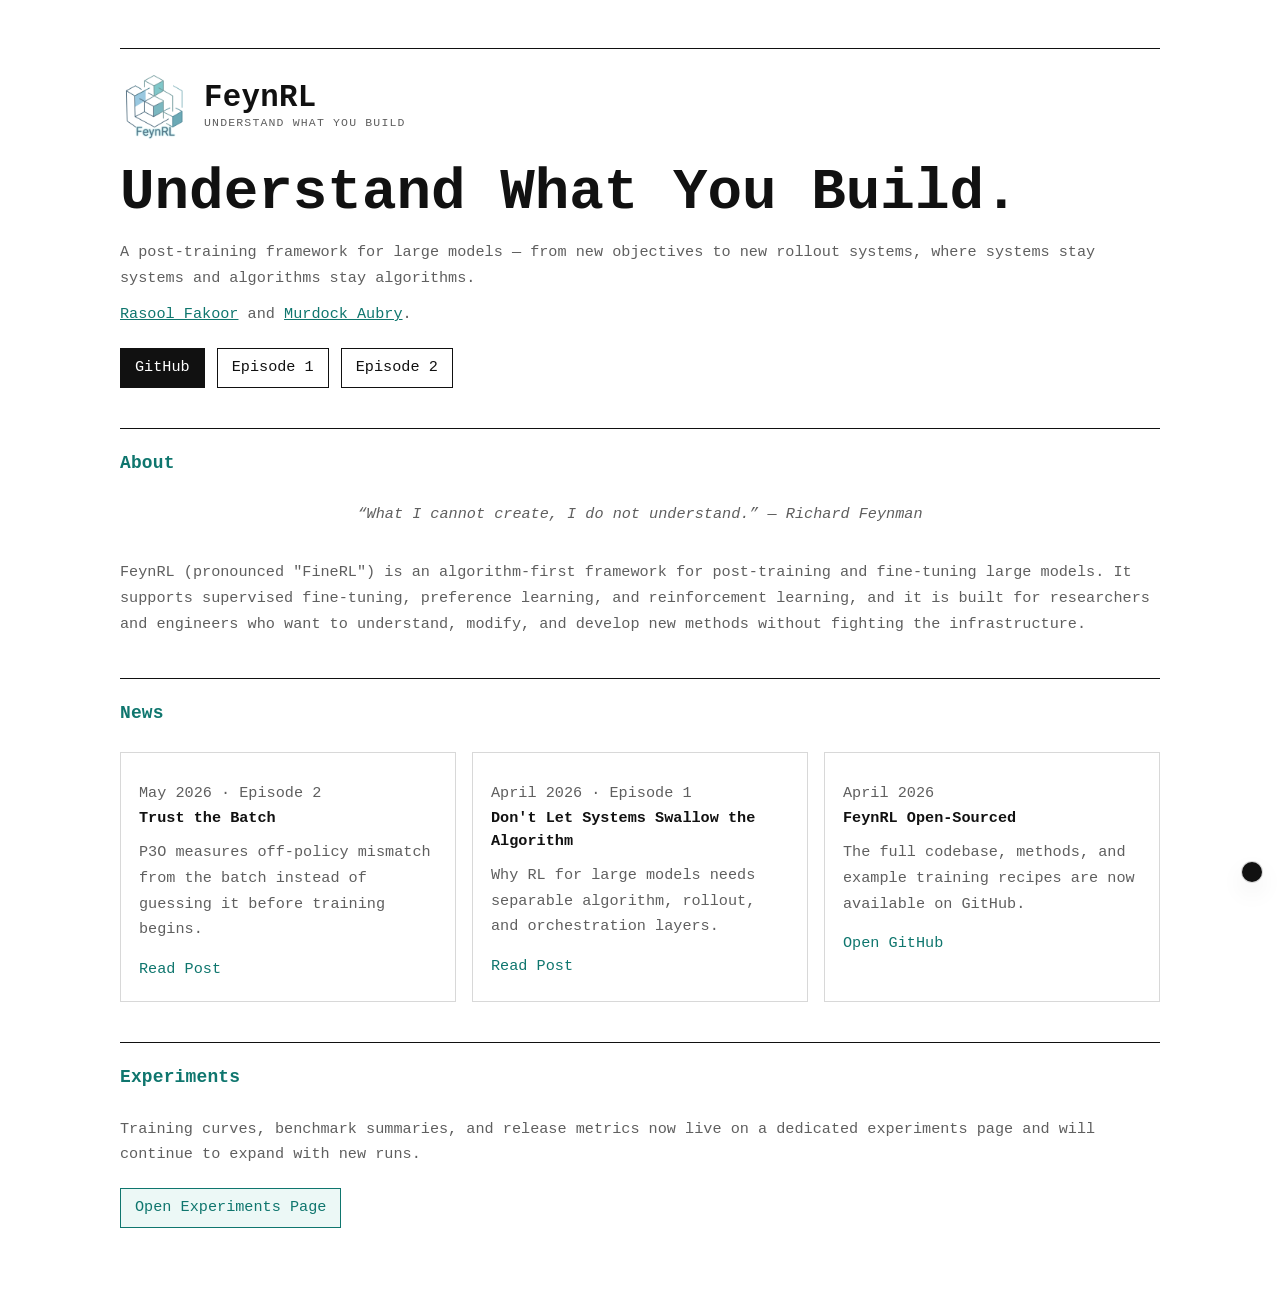
==== commit db4248e3: "logo and dark mode" ====
--- a/index.html
+++ b/index.html
@@ -8,13 +8,18 @@
   <meta name="description"
     content="FeynRL is a post-training framework for large models where systems and algorithms stay separate &mdash; so new methods are quick to prototype and easy to read.">
   <link rel="stylesheet" href="styles.css">
+  <script src="theme.js" defer></script>
 </head>
 
 <body>
   <main class="page">
     <header class="hero">
-      <div class="section-head">
-        <span class="label section-title">FeynRL</span>
+      <div class="brand-lockup brand-lockup-main" aria-label="FeynRL">
+        <img class="brand-logo" src="assets/feynrl-logo.png" alt="FeynRL logo">
+        <div class="brand-wordmark">
+          <span class="brand-name">FeynRL</span>
+          <span class="brand-tagline">Understand What You Build</span>
+        </div>
       </div>
       <h1>Understand What You Build.</h1>
       <p class="lede">
@@ -22,11 +27,12 @@
         stay systems and algorithms stay algorithms.
       </p>
       <p class="article-meta">
-        <a href="https://rasoolfa.github.io/" target="_blank" rel="noreferrer">Rasool Fakoor</a> and <a href="https://murdockaubry.com/" target="_blank" rel="noreferrer">Murdock Aubry</a>.
+        <a href="https://rasoolfa.github.io/" target="_blank" rel="noreferrer">Rasool Fakoor</a> and <a
+          href="https://murdockaubry.com/" target="_blank" rel="noreferrer">Murdock Aubry</a>.
       </p>
       <div class="actions">
         <a class="button button-primary" href="https://github.com/FeynRL-project/FeynRL" target="_blank"
-          rel="noreferrer">Repository</a>
+          rel="noreferrer">GitHub</a>
         <a class="button" href="blogs/episode_one.html">Episode 1</a>
         <a class="button" href="blogs/episode_two.html">Episode 2</a>
       </div>
@@ -36,7 +42,7 @@
       <div class="section-head">
         <span class="label section-title">About</span>
       </div>
-      <p class="section-copy" style="text-align: center;">
+      <p class="section-copy" style="text-align: center; margin-bottom: 2rem;">
         <em>&ldquo;What I cannot create, I do not understand.&rdquo; &mdash; Richard Feynman</em>
       </p>
       <p class="section-copy">
@@ -89,4 +95,4 @@
   </main>
 </body>
 
-</html>+</html>
--- a/styles.css
+++ b/styles.css
@@ -5,7 +5,29 @@
   --line: #d8d8d8;
   --accent: #0f766e;
   --accent-soft: #ecf8f6;
+  --surface: #fafafa;
+  --surface-strong: #f3f4f4;
+  --surface-inverse: #121212;
+  --shadow-soft: rgba(17, 17, 17, 0.08);
+  --theme-toggle-bg: #111111;
+  --theme-toggle-fg: #ffffff;
   --max-width: 1040px;
+}
+
+html[data-theme="dark"] {
+  --bg: #090909;
+  --fg: #f5f1ea;
+  --muted: #b8aea3;
+  --line: #3a312a;
+  --accent: #5ed0bd;
+  --accent-soft: #152826;
+  --surface: #151211;
+  --surface-strong: #201b18;
+  --surface-inverse: #f5f1ea;
+  --shadow-soft: rgba(0, 0, 0, 0.28);
+  --theme-toggle-bg: #f5f1ea;
+  --theme-toggle-fg: #111111;
+  color-scheme: dark;
 }
 
 * {
@@ -29,6 +51,7 @@
     "Liberation Mono",
     "Courier New",
     monospace;
+  transition: background-color 280ms ease, color 280ms ease;
 }
 
 a {
@@ -38,6 +61,13 @@
 img {
   display: block;
   max-width: 100%;
+}
+
+button,
+input,
+select,
+textarea {
+  font: inherit;
 }
 
 .page {
@@ -54,6 +84,63 @@
 .section {
   border-top: 1px solid var(--fg);
   padding-top: 24px;
+}
+
+.brand-lockup {
+  display: inline-flex;
+  align-items: center;
+  gap: 16px;
+  color: inherit;
+  text-decoration: none;
+}
+
+.brand-lockup:hover {
+  color: inherit;
+}
+
+.brand-lockup-main {
+  margin-bottom: 20px;
+}
+
+.brand-logo {
+  display: block;
+  width: 68px;
+  height: auto;
+  flex: none;
+}
+
+.brand-lockup-compact {
+  margin-bottom: 18px;
+}
+
+.brand-lockup-compact .brand-logo {
+  width: 42px;
+}
+
+.brand-wordmark {
+  display: flex;
+  flex-direction: column;
+  gap: 2px;
+}
+
+.brand-name {
+  color: var(--fg);
+  font-size: clamp(1.4rem, 2.4vw, 2rem);
+  font-weight: 700;
+  line-height: 1;
+  letter-spacing: 0.01em;
+}
+
+.brand-lockup-compact .brand-name {
+  font-size: 1rem;
+}
+
+.brand-tagline {
+  color: var(--muted);
+  font-size: 0.72rem;
+  line-height: 1.4;
+  letter-spacing: 0.1em;
+  text-transform: uppercase;
 }
 
 .section {
@@ -144,6 +231,8 @@
   padding: 0 14px;
   border: 1px solid var(--fg);
   color: var(--fg);
+  background: transparent;
+  transition: color 200ms ease, background-color 200ms ease, border-color 200ms ease;
 }
 
 .button-primary {
@@ -260,7 +349,7 @@
   width: 100%;
   margin-top: 0;
   border: 1px solid var(--line);
-  background: #fafafa;
+  background: var(--surface);
 }
 
 .meta-list {
@@ -297,6 +386,7 @@
 .card {
   border: 1px solid var(--line);
   padding: 18px;
+  background: var(--bg);
 }
 
 .card p {
@@ -369,7 +459,7 @@
 
 .chart-card img {
   border-bottom: 1px solid var(--line);
-  background: #fafafa;
+  background: var(--surface);
 }
 
 .card-copy {
@@ -395,9 +485,9 @@
 }
 
 .baseline-row td {
-  background: #f3f4f4;
-  color: var(--muted);
-  border-bottom-color: #cfd5d4;
+  background: var(--surface-strong);
+  color: var(--muted);
+  border-bottom-color: var(--line);
 }
 
 .baseline-row td:first-child {
@@ -653,6 +743,66 @@
   color: transparent;
 }
 
+.theme-toggle {
+  position: fixed;
+  right: 18px;
+  bottom: 18px;
+  width: 20px;
+  height: 20px;
+  padding: 0;
+  border: 0;
+  border-radius: 999px;
+  background: var(--theme-toggle-bg);
+  color: var(--theme-toggle-fg);
+  box-shadow: 0 0 0 1px var(--line), 0 10px 24px var(--shadow-soft);
+  cursor: pointer;
+  z-index: 30;
+  transition: transform 220ms ease, background-color 240ms ease, box-shadow 240ms ease;
+}
+
+.theme-toggle:hover {
+  transform: scale(1.08);
+}
+
+.theme-toggle:focus-visible {
+  outline: 2px solid var(--accent);
+  outline-offset: 4px;
+}
+
+.theme-toggle.is-hidden {
+  opacity: 0;
+  pointer-events: none;
+}
+
+.theme-orb {
+  position: fixed;
+  left: 0;
+  top: 0;
+  width: 20px;
+  height: 20px;
+  border-radius: 999px;
+  background: var(--theme-orb-color, #111111);
+  pointer-events: none;
+  z-index: 29;
+  transform: translate(var(--theme-orb-start-x), var(--theme-orb-start-y)) scale(1);
+  transform-origin: center;
+  animation: theme-orb-throw 820ms cubic-bezier(0.2, 0.88, 0.22, 1) forwards;
+}
+
+@keyframes theme-orb-throw {
+  0% {
+    transform: translate(var(--theme-orb-start-x), var(--theme-orb-start-y)) scale(1);
+  }
+
+  26% {
+    transform: translate(var(--theme-orb-arc-x), var(--theme-orb-arc-y)) scale(1.2);
+  }
+
+  100% {
+    transform: translate(var(--theme-orb-end-x), var(--theme-orb-end-y)) scale(var(--theme-orb-scale));
+  }
+}
+
 @media (max-width: 860px) {
 
   .grid-three,
@@ -677,6 +827,18 @@
     padding: 28px 0 40px;
   }
 
+  .brand-lockup {
+    gap: 12px;
+  }
+
+  .brand-logo {
+    width: 56px;
+  }
+
+  .brand-lockup-compact .brand-logo {
+    width: 36px;
+  }
+
   .hero,
   .section {
     padding-top: 18px;
@@ -685,4 +847,9 @@
   .section {
     margin-top: 28px;
   }
-}
+
+  .theme-toggle {
+    right: 14px;
+    bottom: 14px;
+  }
+}
